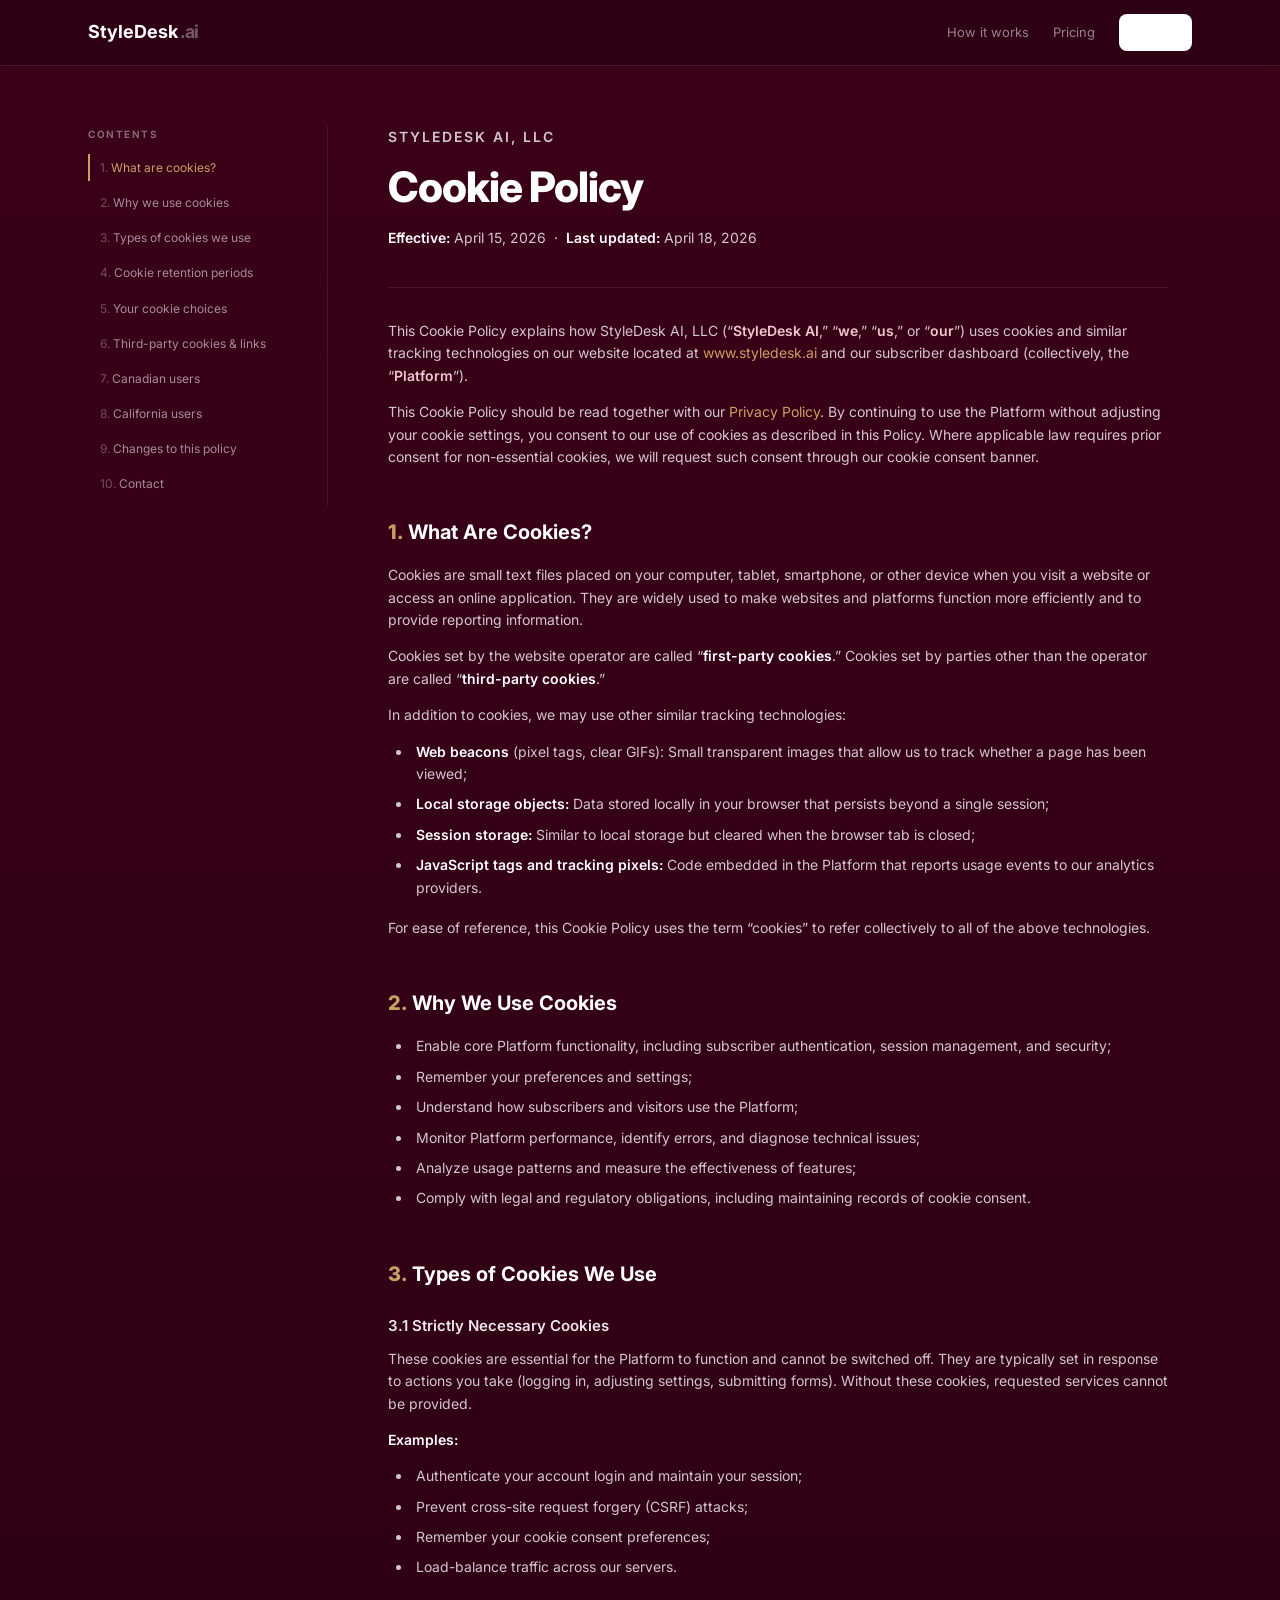
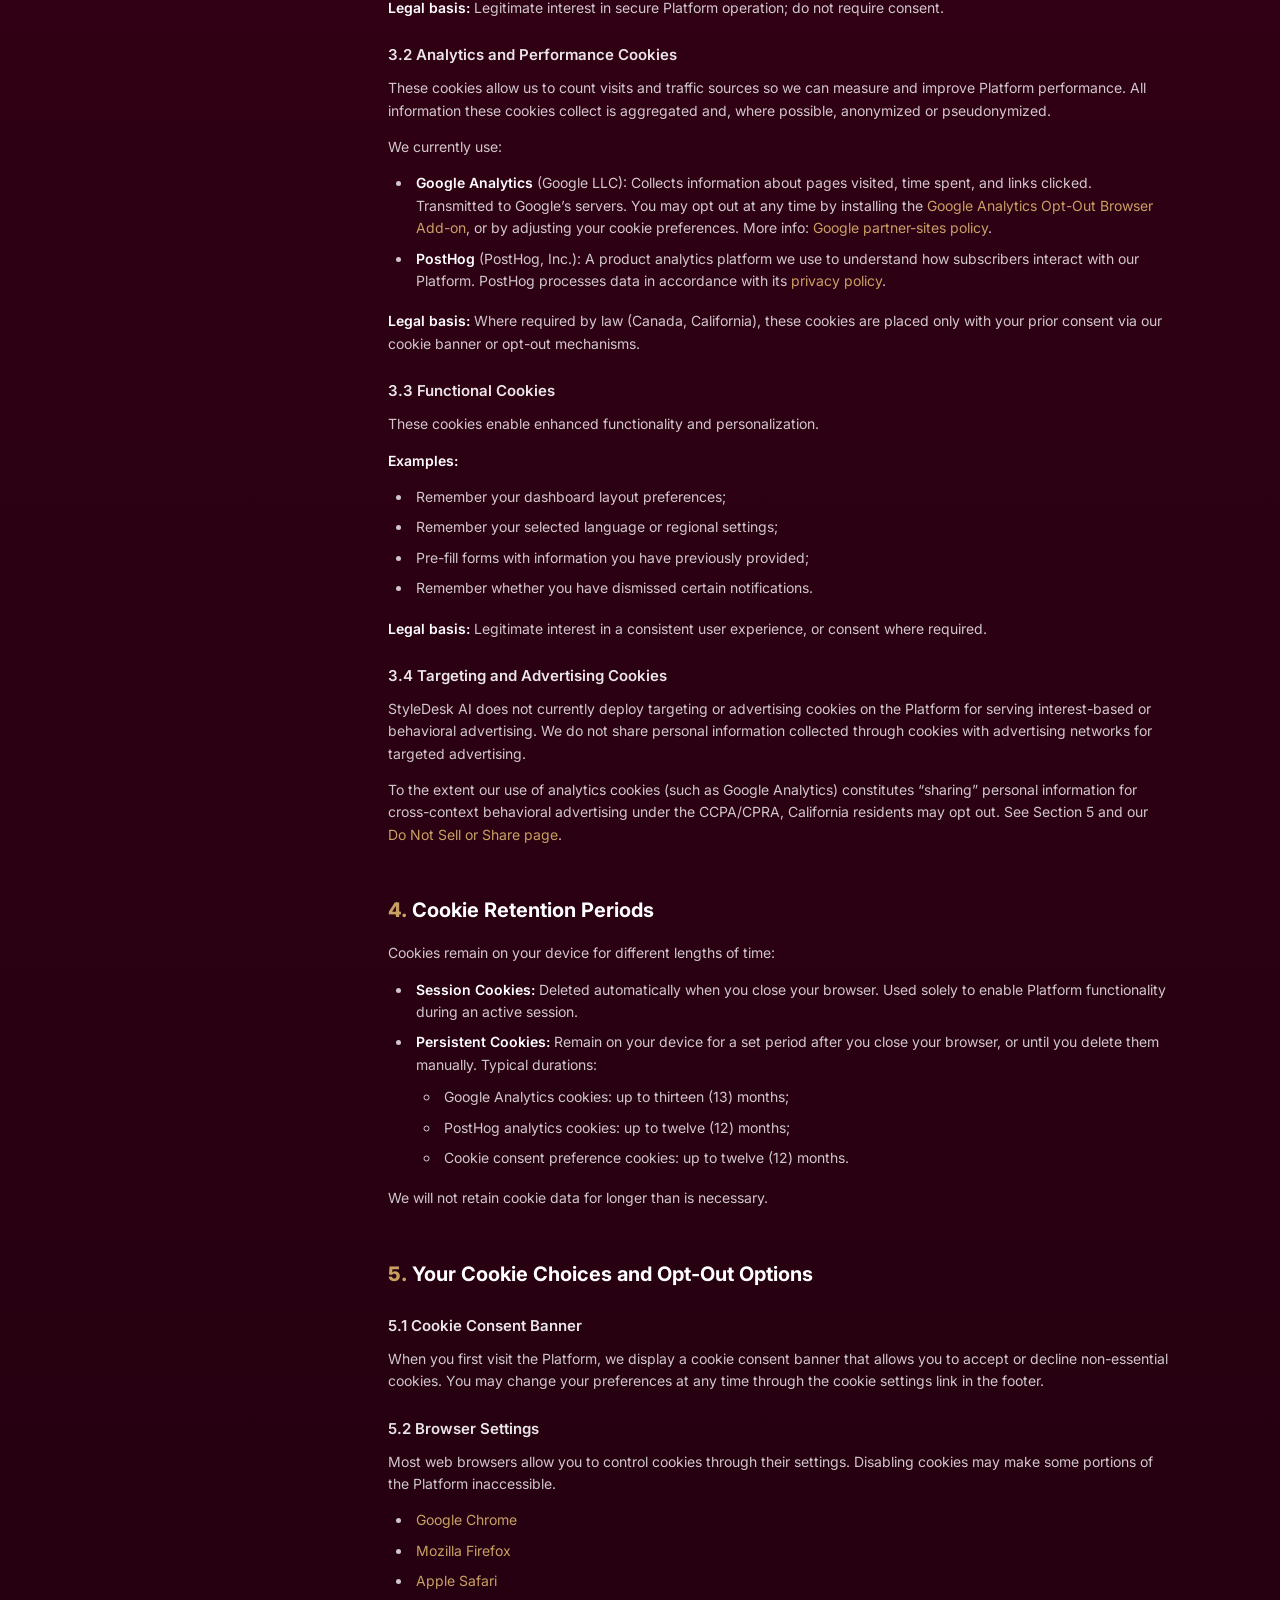
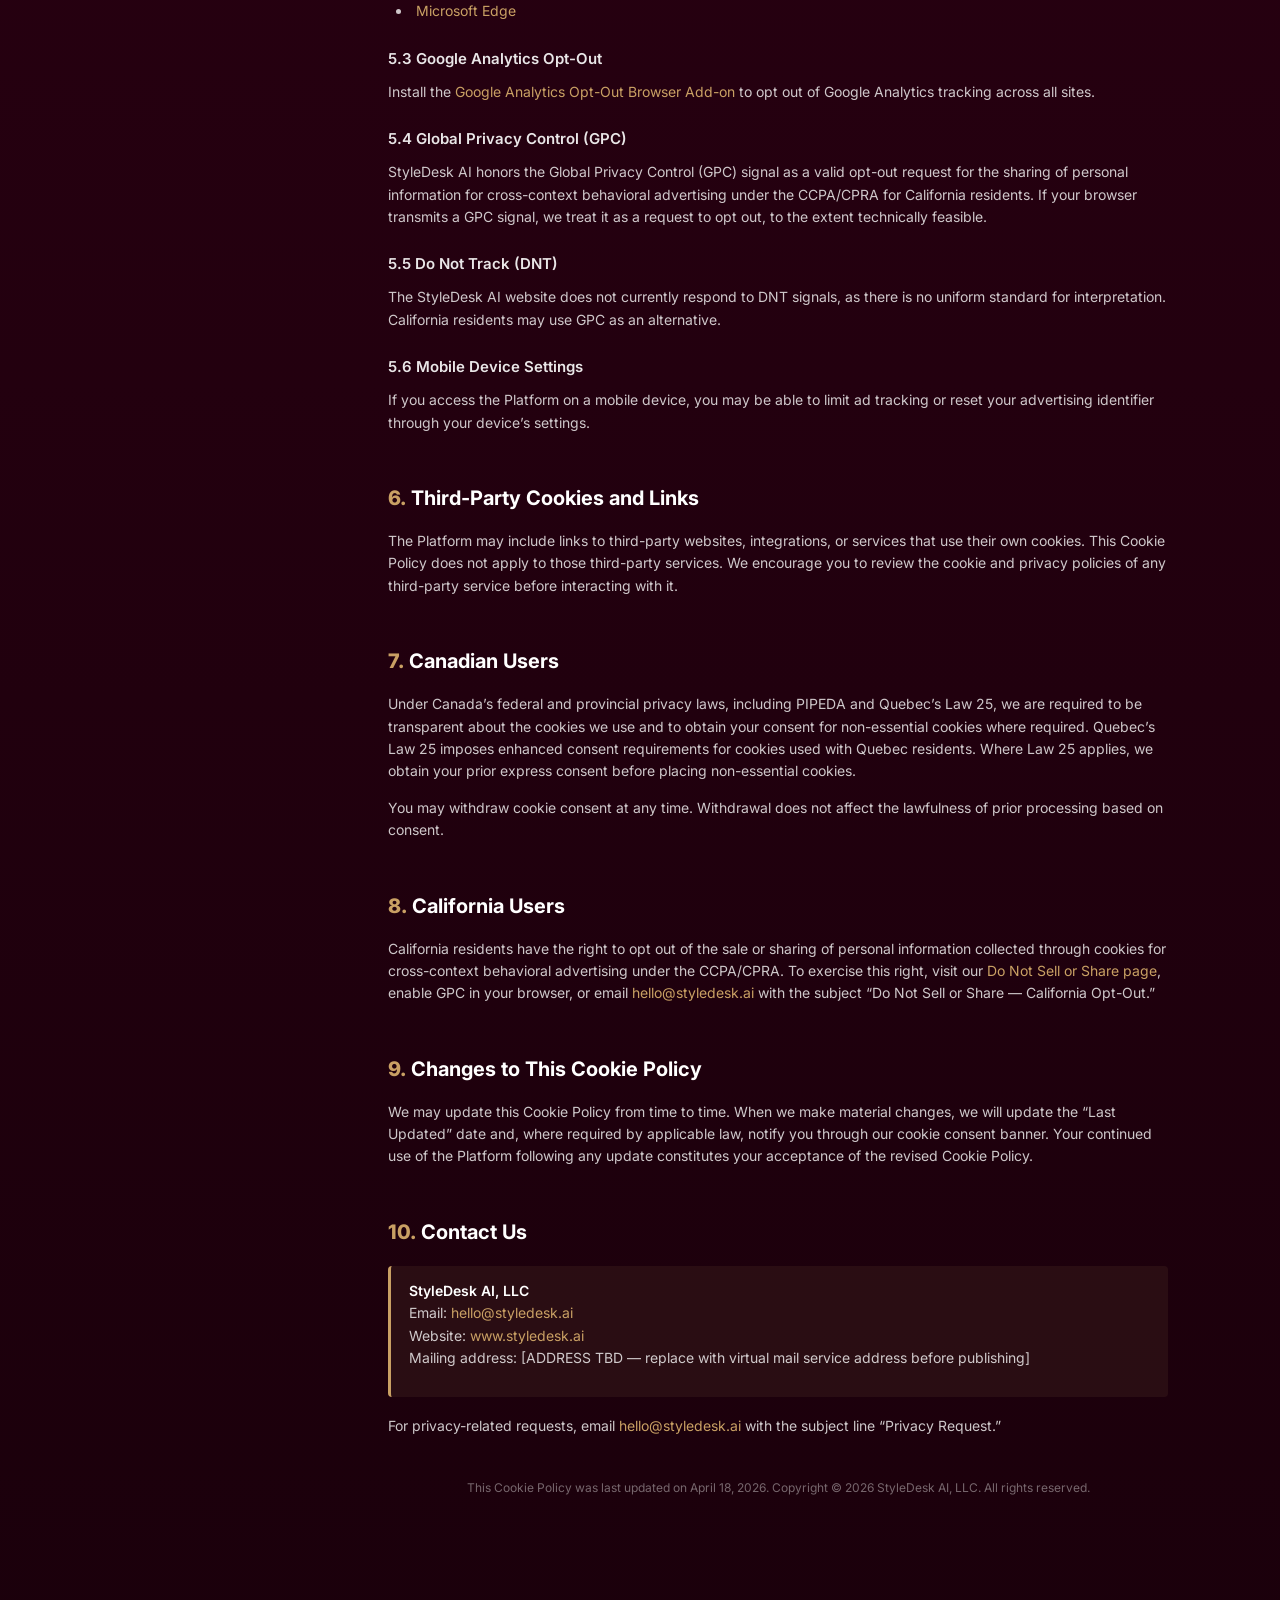
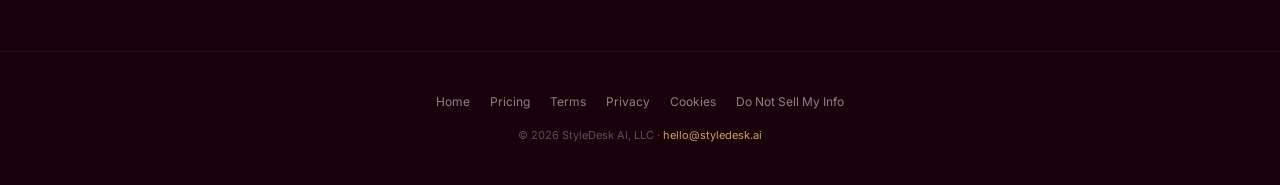
==== cookies.html @ f8c28f0d "Legal pages: real ToS, Privacy, Cookie Policy, Do Not Sell First-pass integration of the 4 legal doc" ====
<!DOCTYPE html>
<html lang="en">
<head>
<meta charset="UTF-8"/>
<meta name="viewport" content="width=device-width, initial-scale=1.0"/>
<title>Cookie Policy &mdash; StyleDesk.ai</title>
<link rel="preconnect" href="https://fonts.googleapis.com"/>
<link rel="preconnect" href="https://fonts.gstatic.com" crossorigin/>
<link href="https://fonts.googleapis.com/css2?family=Inter:wght@300;400;500;600;700;800;900&display=swap" rel="stylesheet"/>
<link rel="stylesheet" href="/legal.css"/>
</head>
<body>

<header class="site-nav">
  <div class="header-inner">
    <a href="/" class="logo">StyleDesk<span>.ai</span></a>
    <div class="header-nav">
      <a href="/#how">How it works</a>
      <a href="/#pricing">Pricing</a>
      <a href="https://dashboard-styledesk.vercel.app/login" class="header-btn">Sign in</a>
    </div>
  </div>
</header>

<div class="legal-wrap">
  <aside class="toc" aria-label="Section navigation">
    <h3>Contents</h3>
    <ol>
      <li><a href="#s1">What are cookies?</a></li>
      <li><a href="#s2">Why we use cookies</a></li>
      <li><a href="#s3">Types of cookies we use</a></li>
      <li><a href="#s4">Cookie retention periods</a></li>
      <li><a href="#s5">Your cookie choices</a></li>
      <li><a href="#s6">Third-party cookies &amp; links</a></li>
      <li><a href="#s7">Canadian users</a></li>
      <li><a href="#s8">California users</a></li>
      <li><a href="#s9">Changes to this policy</a></li>
      <li><a href="#s10">Contact</a></li>
    </ol>
  </aside>

  <main class="legal-content">
    <div class="legal-header">
      <p class="legal-eyebrow">StyleDesk AI, LLC</p>
      <h1 class="legal-title">Cookie Policy</h1>
      <p class="legal-dates"><strong>Effective:</strong> April 15, 2026 &nbsp;&middot;&nbsp; <strong>Last updated:</strong> April 18, 2026</p>
    </div>

    <p>This Cookie Policy explains how StyleDesk AI, LLC (&ldquo;<span class="defined">StyleDesk AI</span>,&rdquo; &ldquo;<span class="defined">we</span>,&rdquo; &ldquo;<span class="defined">us</span>,&rdquo; or &ldquo;<span class="defined">our</span>&rdquo;) uses cookies and similar tracking technologies on our website located at <a href="/">www.styledesk.ai</a> and our subscriber dashboard (collectively, the &ldquo;<span class="defined">Platform</span>&rdquo;).</p>
    <p>This Cookie Policy should be read together with our <a href="/privacy.html">Privacy Policy</a>. By continuing to use the Platform without adjusting your cookie settings, you consent to our use of cookies as described in this Policy. Where applicable law requires prior consent for non-essential cookies, we will request such consent through our cookie consent banner.</p>

    <h2 id="s1">What Are Cookies?</h2>
    <p>Cookies are small text files placed on your computer, tablet, smartphone, or other device when you visit a website or access an online application. They are widely used to make websites and platforms function more efficiently and to provide reporting information.</p>
    <p>Cookies set by the website operator are called &ldquo;<strong>first-party cookies</strong>.&rdquo; Cookies set by parties other than the operator are called &ldquo;<strong>third-party cookies</strong>.&rdquo;</p>
    <p>In addition to cookies, we may use other similar tracking technologies:</p>
    <ul>
      <li><strong>Web beacons</strong> (pixel tags, clear GIFs): Small transparent images that allow us to track whether a page has been viewed;</li>
      <li><strong>Local storage objects:</strong> Data stored locally in your browser that persists beyond a single session;</li>
      <li><strong>Session storage:</strong> Similar to local storage but cleared when the browser tab is closed;</li>
      <li><strong>JavaScript tags and tracking pixels:</strong> Code embedded in the Platform that reports usage events to our analytics providers.</li>
    </ul>
    <p>For ease of reference, this Cookie Policy uses the term &ldquo;cookies&rdquo; to refer collectively to all of the above technologies.</p>

    <h2 id="s2">Why We Use Cookies</h2>
    <ul>
      <li>Enable core Platform functionality, including subscriber authentication, session management, and security;</li>
      <li>Remember your preferences and settings;</li>
      <li>Understand how subscribers and visitors use the Platform;</li>
      <li>Monitor Platform performance, identify errors, and diagnose technical issues;</li>
      <li>Analyze usage patterns and measure the effectiveness of features;</li>
      <li>Comply with legal and regulatory obligations, including maintaining records of cookie consent.</li>
    </ul>

    <h2 id="s3">Types of Cookies We Use</h2>
    <h3>3.1 Strictly Necessary Cookies</h3>
    <p>These cookies are essential for the Platform to function and cannot be switched off. They are typically set in response to actions you take (logging in, adjusting settings, submitting forms). Without these cookies, requested services cannot be provided.</p>
    <p><strong>Examples:</strong></p>
    <ul>
      <li>Authenticate your account login and maintain your session;</li>
      <li>Prevent cross-site request forgery (CSRF) attacks;</li>
      <li>Remember your cookie consent preferences;</li>
      <li>Load-balance traffic across our servers.</li>
    </ul>
    <p><strong>Legal basis:</strong> Legitimate interest in secure Platform operation; do not require consent.</p>

    <h3>3.2 Analytics and Performance Cookies</h3>
    <p>These cookies allow us to count visits and traffic sources so we can measure and improve Platform performance. All information these cookies collect is aggregated and, where possible, anonymized or pseudonymized.</p>
    <p>We currently use:</p>
    <ul>
      <li><strong>Google Analytics</strong> (Google LLC): Collects information about pages visited, time spent, and links clicked. Transmitted to Google&rsquo;s servers. You may opt out at any time by installing the <a href="https://tools.google.com/dlpage/gaoptout" target="_blank" rel="noopener">Google Analytics Opt-Out Browser Add-on</a>, or by adjusting your cookie preferences. More info: <a href="https://policies.google.com/technologies/partner-sites" target="_blank" rel="noopener">Google partner-sites policy</a>.</li>
      <li><strong>PostHog</strong> (PostHog, Inc.): A product analytics platform we use to understand how subscribers interact with our Platform. PostHog processes data in accordance with its <a href="https://posthog.com/privacy" target="_blank" rel="noopener">privacy policy</a>.</li>
    </ul>
    <p><strong>Legal basis:</strong> Where required by law (Canada, California), these cookies are placed only with your prior consent via our cookie banner or opt-out mechanisms.</p>

    <h3>3.3 Functional Cookies</h3>
    <p>These cookies enable enhanced functionality and personalization.</p>
    <p><strong>Examples:</strong></p>
    <ul>
      <li>Remember your dashboard layout preferences;</li>
      <li>Remember your selected language or regional settings;</li>
      <li>Pre-fill forms with information you have previously provided;</li>
      <li>Remember whether you have dismissed certain notifications.</li>
    </ul>
    <p><strong>Legal basis:</strong> Legitimate interest in a consistent user experience, or consent where required.</p>

    <h3>3.4 Targeting and Advertising Cookies</h3>
    <p>StyleDesk AI does not currently deploy targeting or advertising cookies on the Platform for serving interest-based or behavioral advertising. We do not share personal information collected through cookies with advertising networks for targeted advertising.</p>
    <p>To the extent our use of analytics cookies (such as Google Analytics) constitutes &ldquo;sharing&rdquo; personal information for cross-context behavioral advertising under the CCPA/CPRA, California residents may opt out. See Section 5 and our <a href="/do-not-sell.html">Do Not Sell or Share page</a>.</p>

    <h2 id="s4">Cookie Retention Periods</h2>
    <p>Cookies remain on your device for different lengths of time:</p>
    <ul>
      <li><strong>Session Cookies:</strong> Deleted automatically when you close your browser. Used solely to enable Platform functionality during an active session.</li>
      <li><strong>Persistent Cookies:</strong> Remain on your device for a set period after you close your browser, or until you delete them manually. Typical durations:
        <ul>
          <li>Google Analytics cookies: up to thirteen (13) months;</li>
          <li>PostHog analytics cookies: up to twelve (12) months;</li>
          <li>Cookie consent preference cookies: up to twelve (12) months.</li>
        </ul>
      </li>
    </ul>
    <p>We will not retain cookie data for longer than is necessary.</p>

    <h2 id="s5">Your Cookie Choices and Opt-Out Options</h2>
    <h3>5.1 Cookie Consent Banner</h3>
    <p>When you first visit the Platform, we display a cookie consent banner that allows you to accept or decline non-essential cookies. You may change your preferences at any time through the cookie settings link in the footer.</p>
    <h3>5.2 Browser Settings</h3>
    <p>Most web browsers allow you to control cookies through their settings. Disabling cookies may make some portions of the Platform inaccessible.</p>
    <ul>
      <li><a href="https://support.google.com/chrome/answer/95647" target="_blank" rel="noopener">Google Chrome</a></li>
      <li><a href="https://support.mozilla.org/en-US/kb/enable-and-disable-cookies-website-preferences" target="_blank" rel="noopener">Mozilla Firefox</a></li>
      <li><a href="https://support.apple.com/guide/safari/manage-cookies-sfri11471/mac" target="_blank" rel="noopener">Apple Safari</a></li>
      <li><a href="https://support.microsoft.com/en-us/microsoft-edge/delete-cookies-in-microsoft-edge" target="_blank" rel="noopener">Microsoft Edge</a></li>
    </ul>
    <h3>5.3 Google Analytics Opt-Out</h3>
    <p>Install the <a href="https://tools.google.com/dlpage/gaoptout" target="_blank" rel="noopener">Google Analytics Opt-Out Browser Add-on</a> to opt out of Google Analytics tracking across all sites.</p>
    <h3>5.4 Global Privacy Control (GPC)</h3>
    <p>StyleDesk AI honors the Global Privacy Control (GPC) signal as a valid opt-out request for the sharing of personal information for cross-context behavioral advertising under the CCPA/CPRA for California residents. If your browser transmits a GPC signal, we treat it as a request to opt out, to the extent technically feasible.</p>
    <h3>5.5 Do Not Track (DNT)</h3>
    <p>The StyleDesk AI website does not currently respond to DNT signals, as there is no uniform standard for interpretation. California residents may use GPC as an alternative.</p>
    <h3>5.6 Mobile Device Settings</h3>
    <p>If you access the Platform on a mobile device, you may be able to limit ad tracking or reset your advertising identifier through your device&rsquo;s settings.</p>

    <h2 id="s6">Third-Party Cookies and Links</h2>
    <p>The Platform may include links to third-party websites, integrations, or services that use their own cookies. This Cookie Policy does not apply to those third-party services. We encourage you to review the cookie and privacy policies of any third-party service before interacting with it.</p>

    <h2 id="s7">Canadian Users</h2>
    <p>Under Canada&rsquo;s federal and provincial privacy laws, including PIPEDA and Quebec&rsquo;s Law 25, we are required to be transparent about the cookies we use and to obtain your consent for non-essential cookies where required. Quebec&rsquo;s Law 25 imposes enhanced consent requirements for cookies used with Quebec residents. Where Law 25 applies, we obtain your prior express consent before placing non-essential cookies.</p>
    <p>You may withdraw cookie consent at any time. Withdrawal does not affect the lawfulness of prior processing based on consent.</p>

    <h2 id="s8">California Users</h2>
    <p>California residents have the right to opt out of the sale or sharing of personal information collected through cookies for cross-context behavioral advertising under the CCPA/CPRA. To exercise this right, visit our <a href="/do-not-sell.html">Do Not Sell or Share page</a>, enable GPC in your browser, or email <a href="mailto:hello@styledesk.ai">hello@styledesk.ai</a> with the subject &ldquo;Do Not Sell or Share &mdash; California Opt-Out.&rdquo;</p>

    <h2 id="s9">Changes to This Cookie Policy</h2>
    <p>We may update this Cookie Policy from time to time. When we make material changes, we will update the &ldquo;Last Updated&rdquo; date and, where required by applicable law, notify you through our cookie consent banner. Your continued use of the Platform following any update constitutes your acceptance of the revised Cookie Policy.</p>

    <h2 id="s10">Contact Us</h2>
    <div class="note">
      <p><strong>StyleDesk AI, LLC</strong><br>
      Email: <a href="mailto:hello@styledesk.ai">hello@styledesk.ai</a><br>
      Website: <a href="/">www.styledesk.ai</a><br>
      Mailing address: [ADDRESS TBD &mdash; replace with virtual mail service address before publishing]</p>
    </div>
    <p>For privacy-related requests, email <a href="mailto:hello@styledesk.ai">hello@styledesk.ai</a> with the subject line &ldquo;Privacy Request.&rdquo;</p>

    <p style="margin-top:40px; font-size: 12px; color: rgba(255,255,255,0.4); text-align: center;">This Cookie Policy was last updated on April 18, 2026. Copyright &copy; 2026 StyleDesk AI, LLC. All rights reserved.</p>
  </main>
</div>

<footer>
  <div class="footer-inner">
    <div class="footer-links">
      <a href="/">Home</a>
      <a href="/#pricing">Pricing</a>
      <a href="/terms.html">Terms</a>
      <a href="/privacy.html">Privacy</a>
      <a href="/cookies.html">Cookies</a>
      <a href="/do-not-sell.html">Do Not Sell My Info</a>
    </div>
    <div class="footer-contact">&copy; 2026 StyleDesk AI, LLC &middot; <a href="mailto:hello@styledesk.ai">hello@styledesk.ai</a></div>
  </div>
</footer>

<script>
  (function() {
    const links = document.querySelectorAll('.toc a');
    const sections = Array.from(document.querySelectorAll('.legal-content h2[id]'));
    function update() {
      const scroll = window.scrollY + 120;
      let current = sections[0]?.id;
      for (const s of sections) { if (s.offsetTop <= scroll) current = s.id; }
      links.forEach(a => { a.classList.toggle('active', a.getAttribute('href') === '#' + current); });
    }
    window.addEventListener('scroll', update, { passive: true });
    update();
  })();
</script>
</body>
</html>
---- legal.css ----
/* Shared stylesheet for StyleDesk.ai legal documents
   Used by: terms.html, privacy.html, cookies.html, do-not-sell.html */

*, *::before, *::after { box-sizing: border-box; margin: 0; padding: 0; }
html { scroll-behavior: smooth; scroll-padding-top: 80px; }
body { font-family: 'Inter', sans-serif; background: linear-gradient(to bottom, #3a0018, #2a0012, #1a000b); min-height: 100vh; color: #fff; overflow-x: hidden; line-height: 1.6; }
a { color: #c9a064; text-decoration: none; transition: color 0.2s; }
a:hover { color: #f0c6cf; text-decoration: underline; }

/* NAV */
header.site-nav { position: sticky; top: 0; z-index: 50; width: 100%; border-bottom: 1px solid rgba(255,255,255,0.1); background: rgba(0,0,0,0.2); backdrop-filter: blur(12px); }
.header-inner { max-width: 1152px; margin: 0 auto; padding: 14px 24px; display: flex; align-items: center; justify-content: space-between; }
.logo { font-size: 18px; font-weight: 700; color: #fff; text-decoration: none; display: flex; align-items: center; gap: 4px; }
.logo span { color: rgba(255,255,255,0.35); letter-spacing: -1px; margin-left: -2px; }
.logo:hover { text-decoration: none; color: #fff; }
.header-nav { display: flex; align-items: center; gap: 24px; }
.header-nav a { font-size: 13px; color: rgba(255,255,255,0.5); }
.header-nav a:hover { color: #fff; text-decoration: none; }
.header-btn { background: #fff; color: #000; padding: 8px 16px; border-radius: 8px; font-size: 13px; font-weight: 600; }
.header-btn:hover { background: #c9a064; color: #1a0008; text-decoration: none; }

/* LAYOUT */
.legal-wrap { max-width: 1152px; margin: 0 auto; padding: 60px 24px 80px; display: grid; grid-template-columns: 240px 1fr; gap: 60px; }
@media (max-width: 900px) { .legal-wrap { grid-template-columns: 1fr; gap: 32px; padding: 40px 20px 60px; } .toc { position: static !important; max-height: none !important; overflow: visible !important; } }

/* TOC */
.toc { position: sticky; top: 100px; align-self: start; max-height: calc(100vh - 120px); overflow-y: auto; padding-right: 12px; border-right: 0.5px solid rgba(255,255,255,0.08); }
.toc::-webkit-scrollbar { width: 4px; }
.toc::-webkit-scrollbar-thumb { background: rgba(255,255,255,0.1); border-radius: 2px; }
.toc h3 { font-size: 10px; font-weight: 700; color: rgba(255,255,255,0.4); text-transform: uppercase; letter-spacing: 1.5px; margin-bottom: 12px; }
.toc ol { list-style: none; counter-reset: toc; }
.toc ol li { counter-increment: toc; margin-bottom: 8px; }
.toc ol li a { font-size: 12px; color: rgba(255,255,255,0.55); display: block; padding: 4px 0; border-left: 2px solid transparent; padding-left: 10px; transition: all 0.15s; }
.toc ol li a::before { content: counter(toc) ". "; color: rgba(255,255,255,0.3); }
.toc ol li a:hover { color: #c9a064; border-left-color: #c9a064; text-decoration: none; }
.toc ol li a.active { color: #c9a064; border-left-color: #c9a064; }

/* CONTENT */
.legal-content { max-width: 780px; counter-reset: section; }
.legal-header { padding-bottom: 24px; margin-bottom: 32px; border-bottom: 1px solid rgba(255,255,255,0.08); }
.legal-eyebrow { font-size: 11px; color: #c9a064; letter-spacing: 2px; text-transform: uppercase; font-weight: 600; margin-bottom: 8px; }
.legal-title { font-size: clamp(28px, 4vw, 42px); font-weight: 800; letter-spacing: -1px; margin-bottom: 14px; line-height: 1.2; }
.legal-dates { font-size: 13px; color: rgba(255,255,255,0.55); }
.legal-dates strong { color: rgba(255,255,255,0.85); font-weight: 600; }

.legal-content h2 { font-size: 20px; font-weight: 700; margin: 48px 0 16px; color: #fff; scroll-margin-top: 100px; }
.legal-content h2::before { content: counter(section) ". "; counter-increment: section; color: #c9a064; font-weight: 800; margin-right: 2px; }
.legal-content h3 { font-size: 15px; font-weight: 600; margin: 24px 0 10px; color: rgba(255,255,255,0.9); }
.legal-content p { font-size: 14px; color: rgba(255,255,255,0.78); margin-bottom: 14px; }
.legal-content ul, .legal-content ol { margin: 10px 0 18px 24px; }
.legal-content ul li, .legal-content ol li { font-size: 14px; color: rgba(255,255,255,0.78); margin-bottom: 8px; padding-left: 4px; }
.legal-content strong { color: #fff; font-weight: 600; }
.legal-content .caps { text-transform: uppercase; font-weight: 600; color: #fff; font-size: 13px; letter-spacing: 0.3px; }
.legal-content .defined { font-weight: 600; color: #f0c6cf; }
.legal-content .note { background: rgba(201,160,100,0.08); border-left: 3px solid #c9a064; padding: 14px 18px; border-radius: 4px; margin: 18px 0; font-size: 13px; color: rgba(255,255,255,0.85); }

/* OPT-OUT FORM (do-not-sell only) */
.optout-form { background: rgba(255,255,255,0.03); border: 1px solid rgba(255,255,255,0.08); border-radius: 12px; padding: 24px; margin: 24px 0; }
.optout-form label { display: block; font-size: 12px; color: rgba(255,255,255,0.7); margin-bottom: 6px; font-weight: 500; }
.optout-form input[type="email"], .optout-form input[type="text"], .optout-form textarea { width: 100%; padding: 10px 12px; background: rgba(255,255,255,0.04); border: 1px solid rgba(255,255,255,0.12); border-radius: 8px; color: #fff; font-family: inherit; font-size: 14px; margin-bottom: 14px; }
.optout-form input:focus, .optout-form textarea:focus { outline: none; border-color: #c9a064; }
.optout-form button { background: #c9a064; color: #1a0008; border: none; padding: 10px 20px; border-radius: 8px; font-weight: 600; font-size: 13px; cursor: pointer; transition: background 0.2s; }
.optout-form button:hover { background: #d4ad74; }

/* FOOTER */
footer { border-top: 0.5px solid rgba(255,255,255,0.06); padding: 40px 24px; margin-top: 60px; }
.footer-inner { max-width: 1152px; margin: 0 auto; display: flex; flex-direction: column; gap: 16px; align-items: center; font-size: 12px; color: rgba(255,255,255,0.4); }
.footer-links { display: flex; gap: 20px; flex-wrap: wrap; justify-content: center; }
.footer-links a { font-size: 12px; color: rgba(255,255,255,0.5); }
.footer-links a:hover { color: #c9a064; text-decoration: none; }
.footer-contact { font-size: 11px; color: rgba(255,255,255,0.3); }
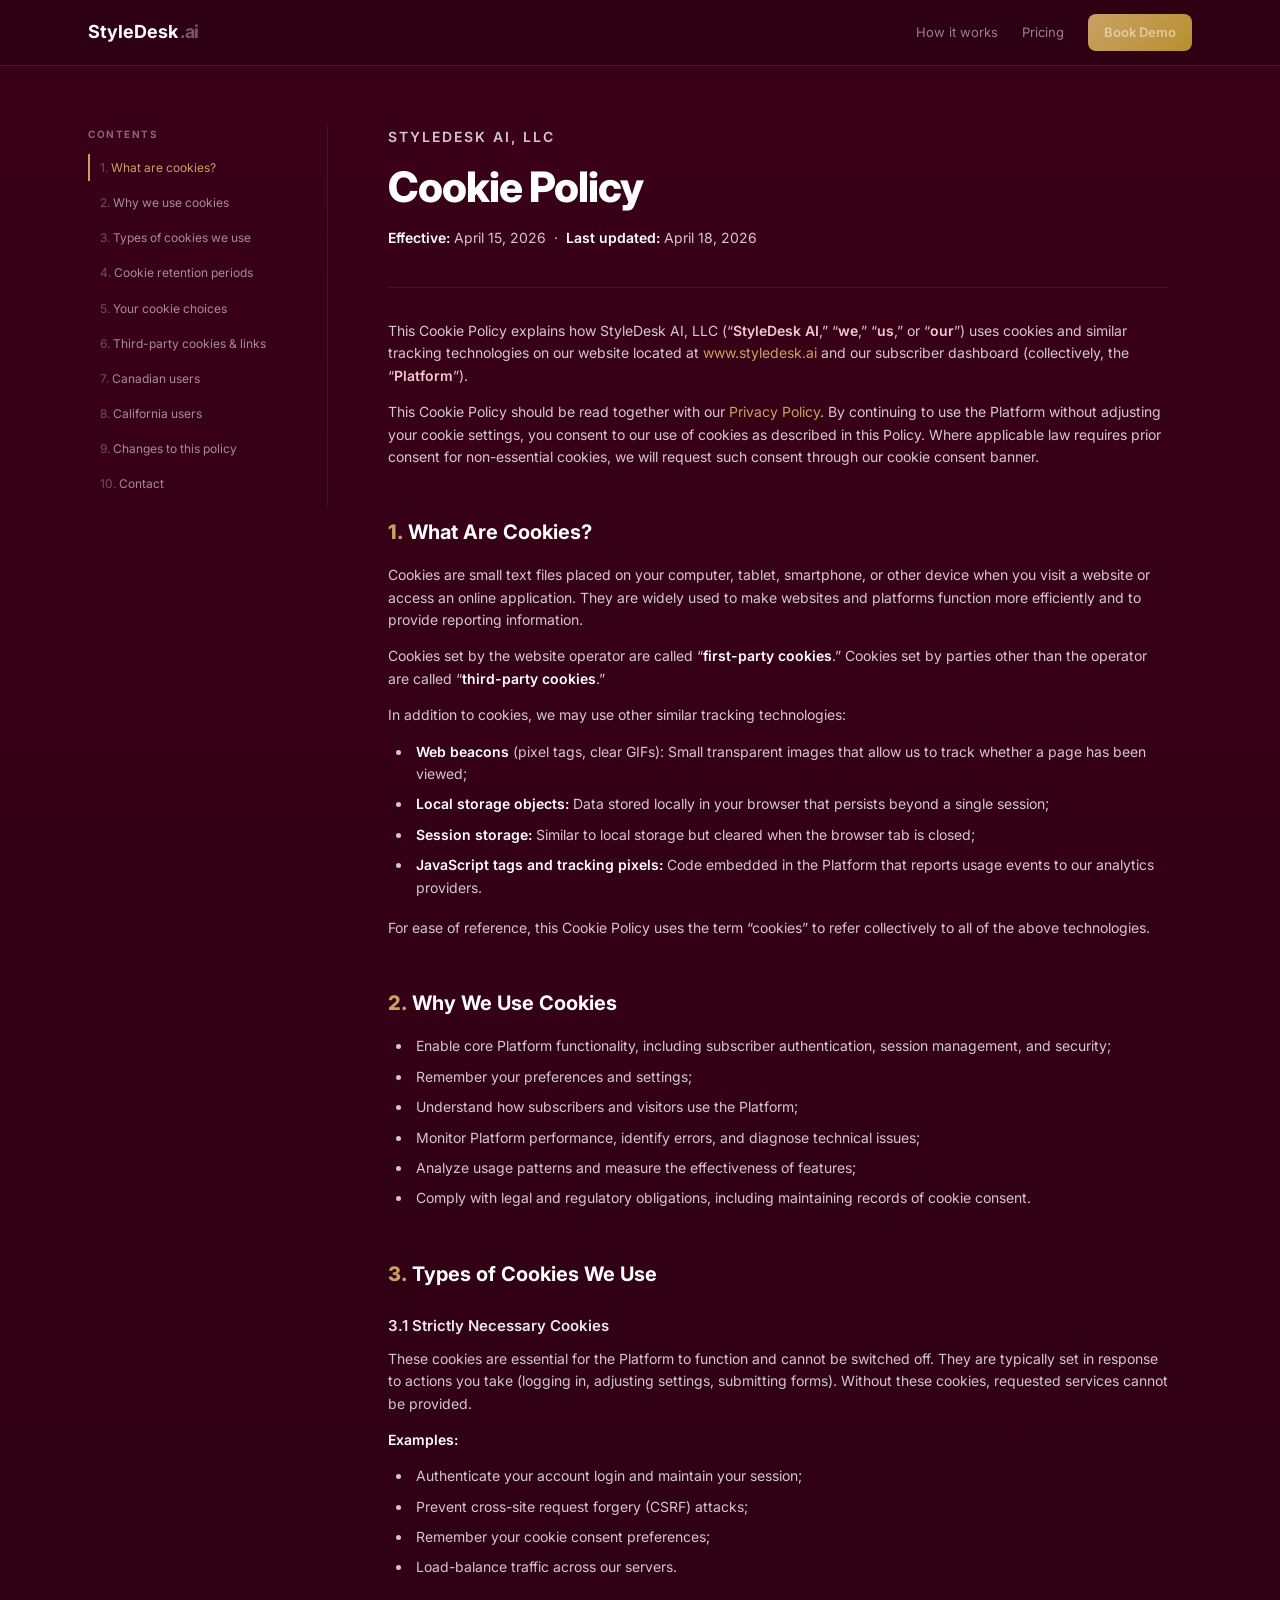
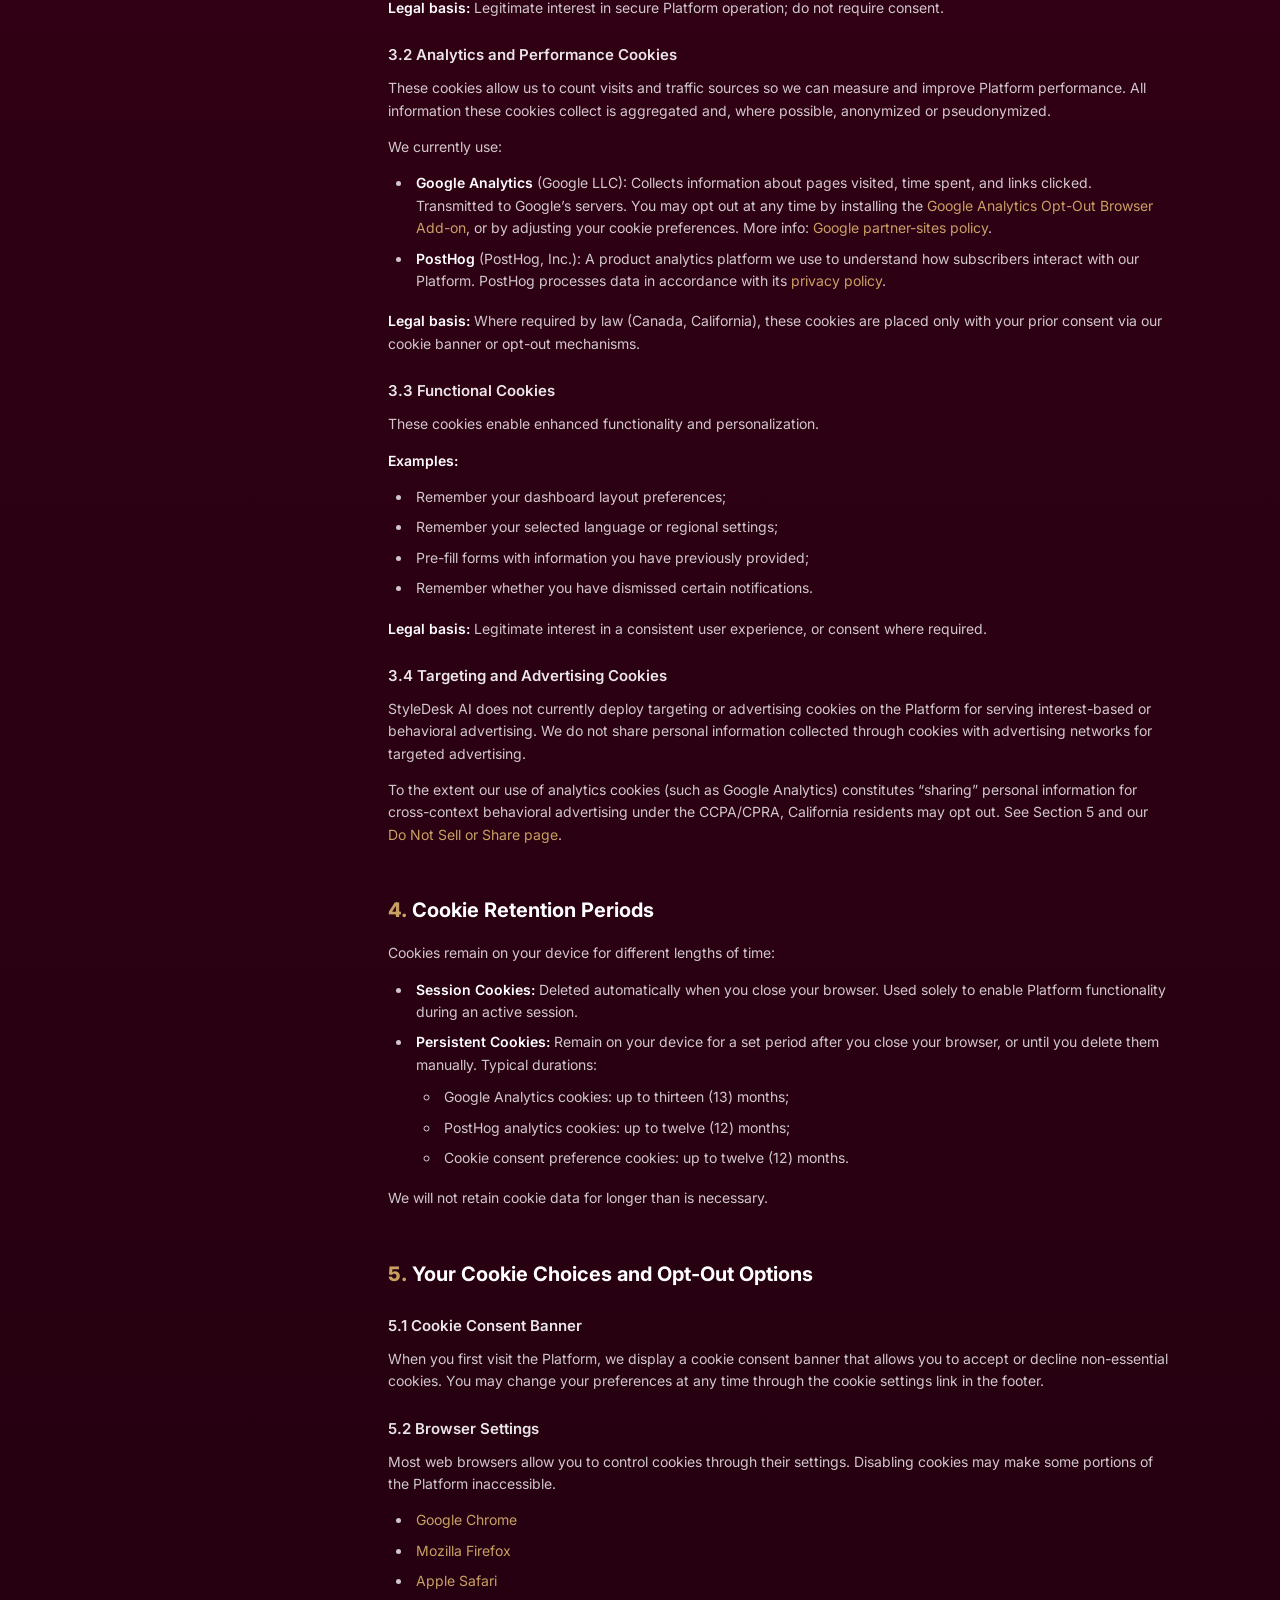
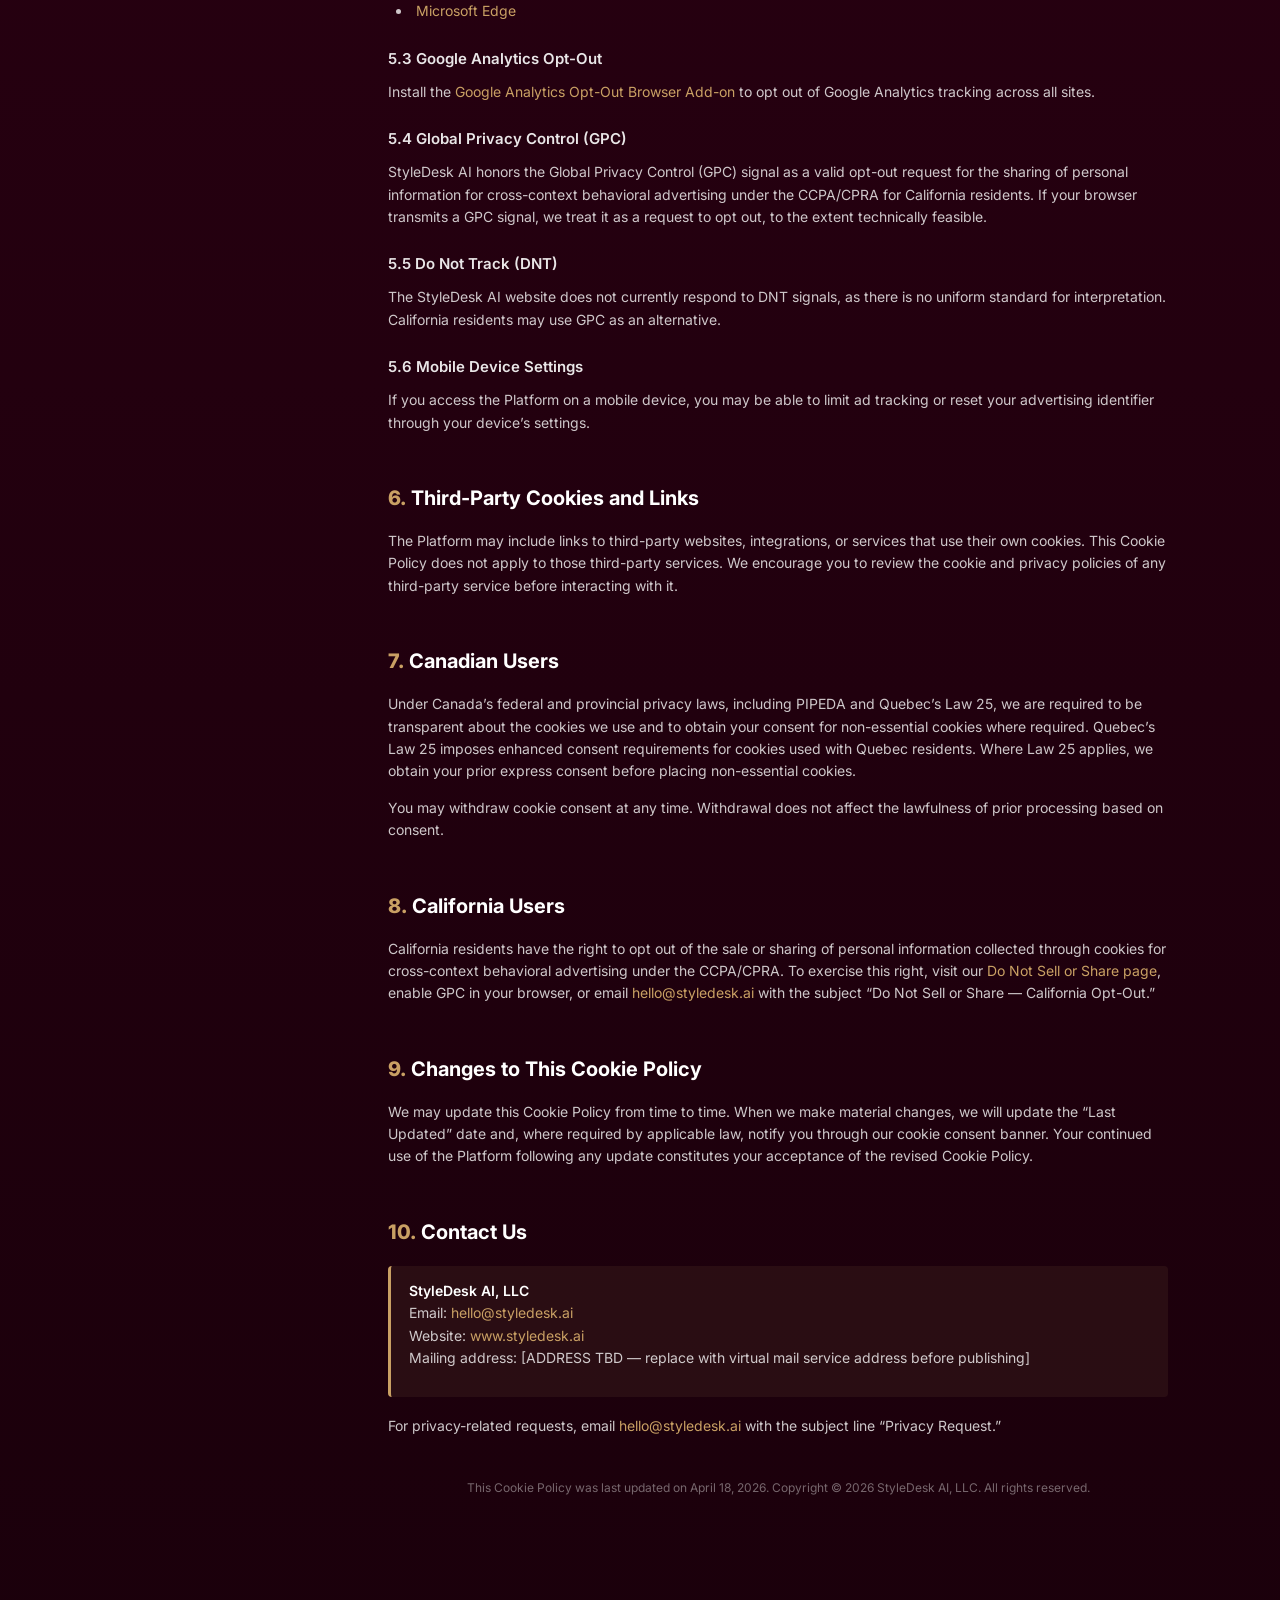
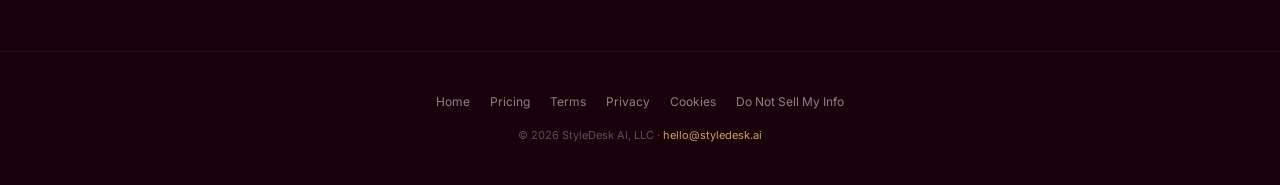
==== commit 9e373b3f: "Legal pages: replace Sign in with Book Demo CTA + match landing button style The 4 legal pages (Term" ====
--- a/cookies.html
+++ b/cookies.html
@@ -17,7 +17,7 @@
     <div class="header-nav">
       <a href="/#how">How it works</a>
       <a href="/#pricing">Pricing</a>
-      <a href="https://dashboard-styledesk.vercel.app/login" class="header-btn">Sign in</a>
+      <a href="https://meetings-na2.hubspot.com/tabish-akbar" target="_blank" rel="noopener noreferrer" class="header-btn">Book Demo</a>
     </div>
   </div>
 </header>
--- a/legal.css
+++ b/legal.css
@@ -16,8 +16,8 @@
 .header-nav { display: flex; align-items: center; gap: 24px; }
 .header-nav a { font-size: 13px; color: rgba(255,255,255,0.5); }
 .header-nav a:hover { color: #fff; text-decoration: none; }
-.header-btn { background: #fff; color: #000; padding: 8px 16px; border-radius: 8px; font-size: 13px; font-weight: 600; }
-.header-btn:hover { background: #c9a064; color: #1a0008; text-decoration: none; }
+.header-btn { background: linear-gradient(135deg, #c9a064, #b8902e); color: #1a0008; padding: 8px 16px; border-radius: 8px; font-size: 13px; font-weight: 600; text-decoration: none; transition: all 0.3s; }
+.header-btn:hover { background: linear-gradient(135deg, #d4ad74, #c9a064); color: #1a0008; text-decoration: none; }
 
 /* LAYOUT */
 .legal-wrap { max-width: 1152px; margin: 0 auto; padding: 60px 24px 80px; display: grid; grid-template-columns: 240px 1fr; gap: 60px; }
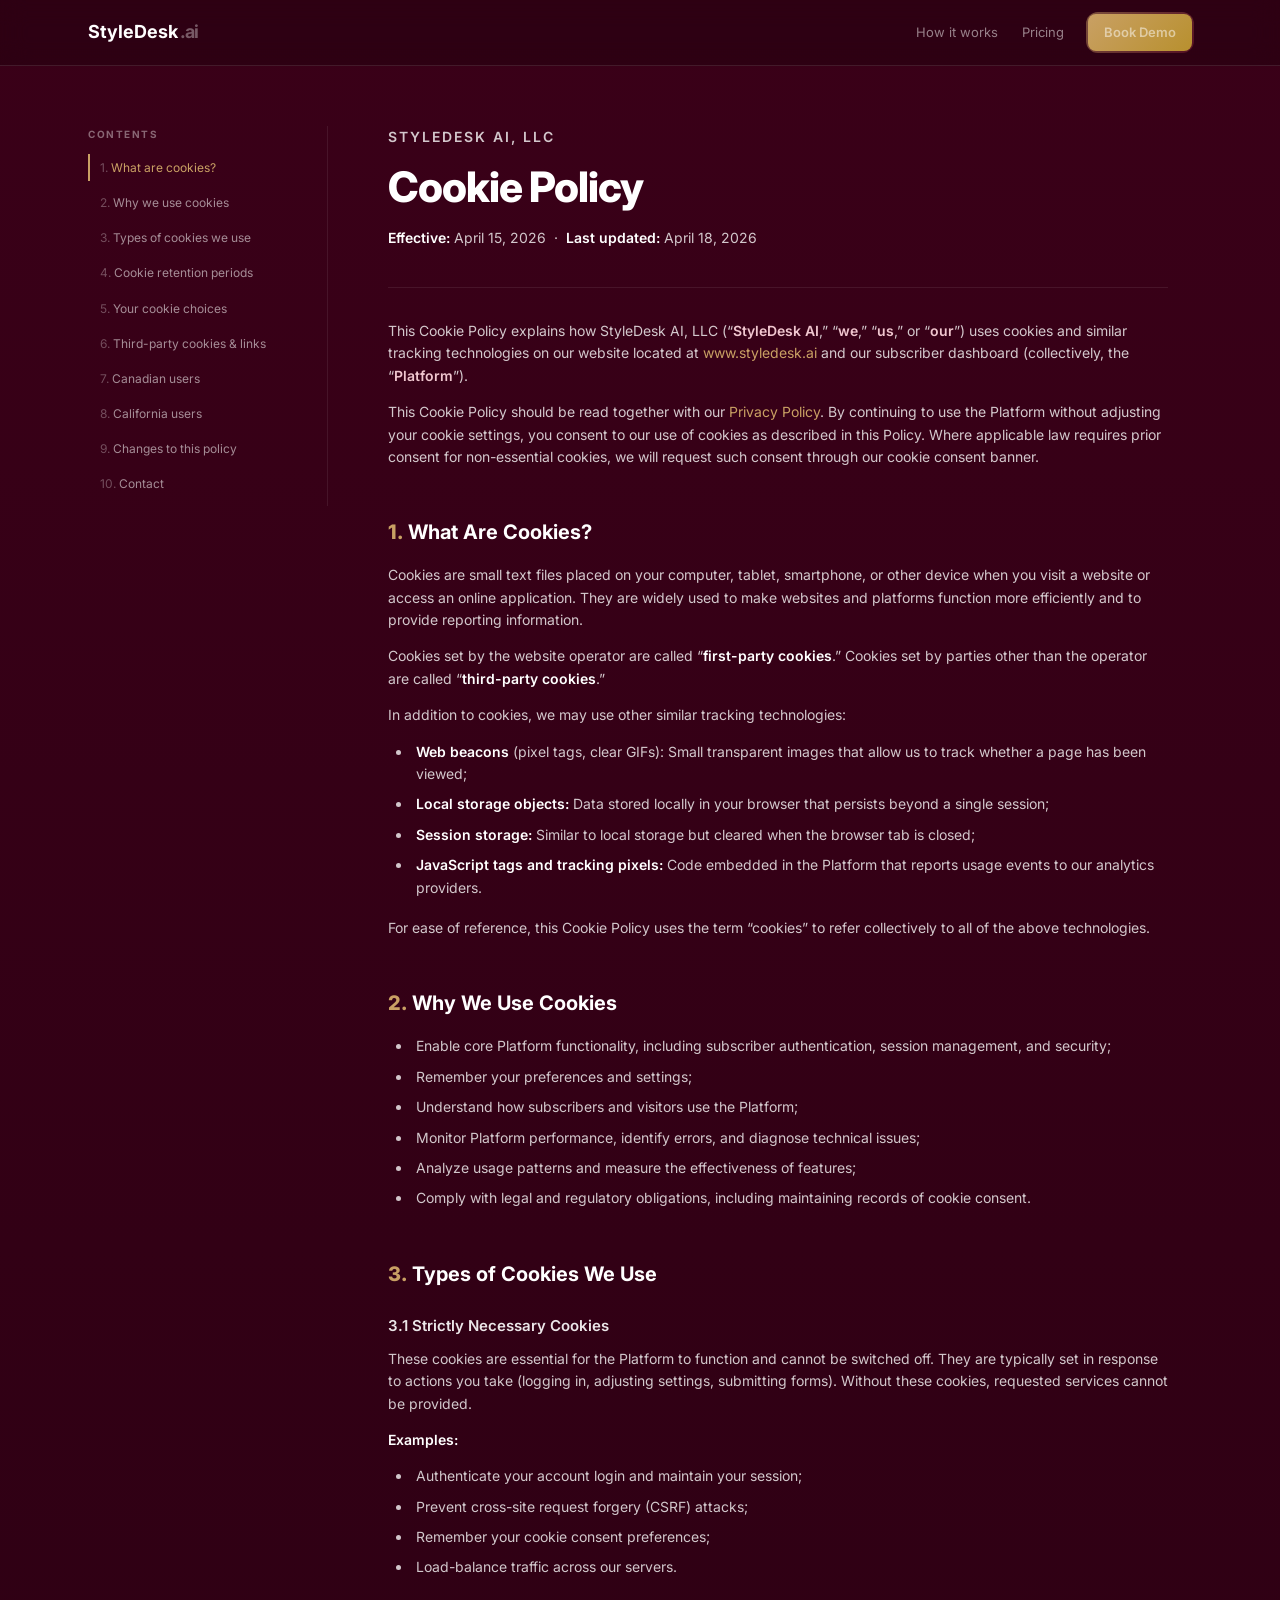
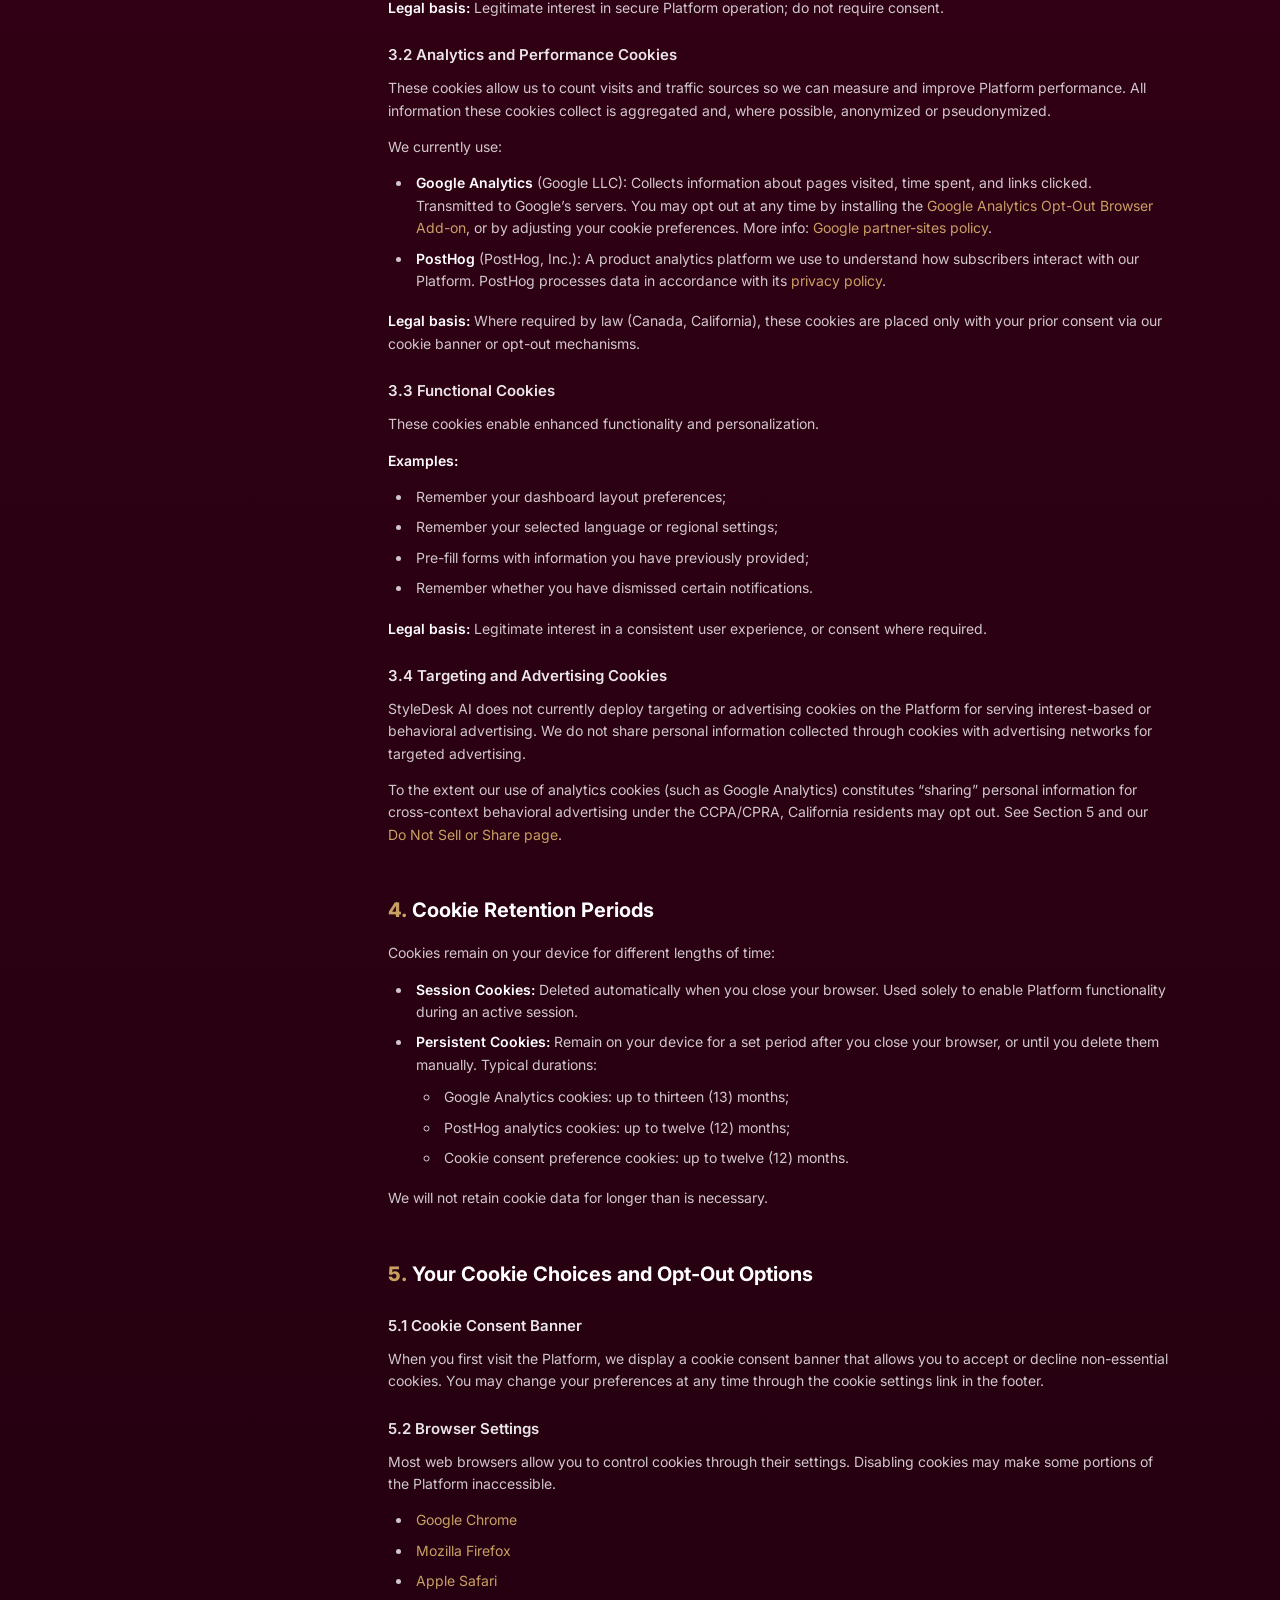
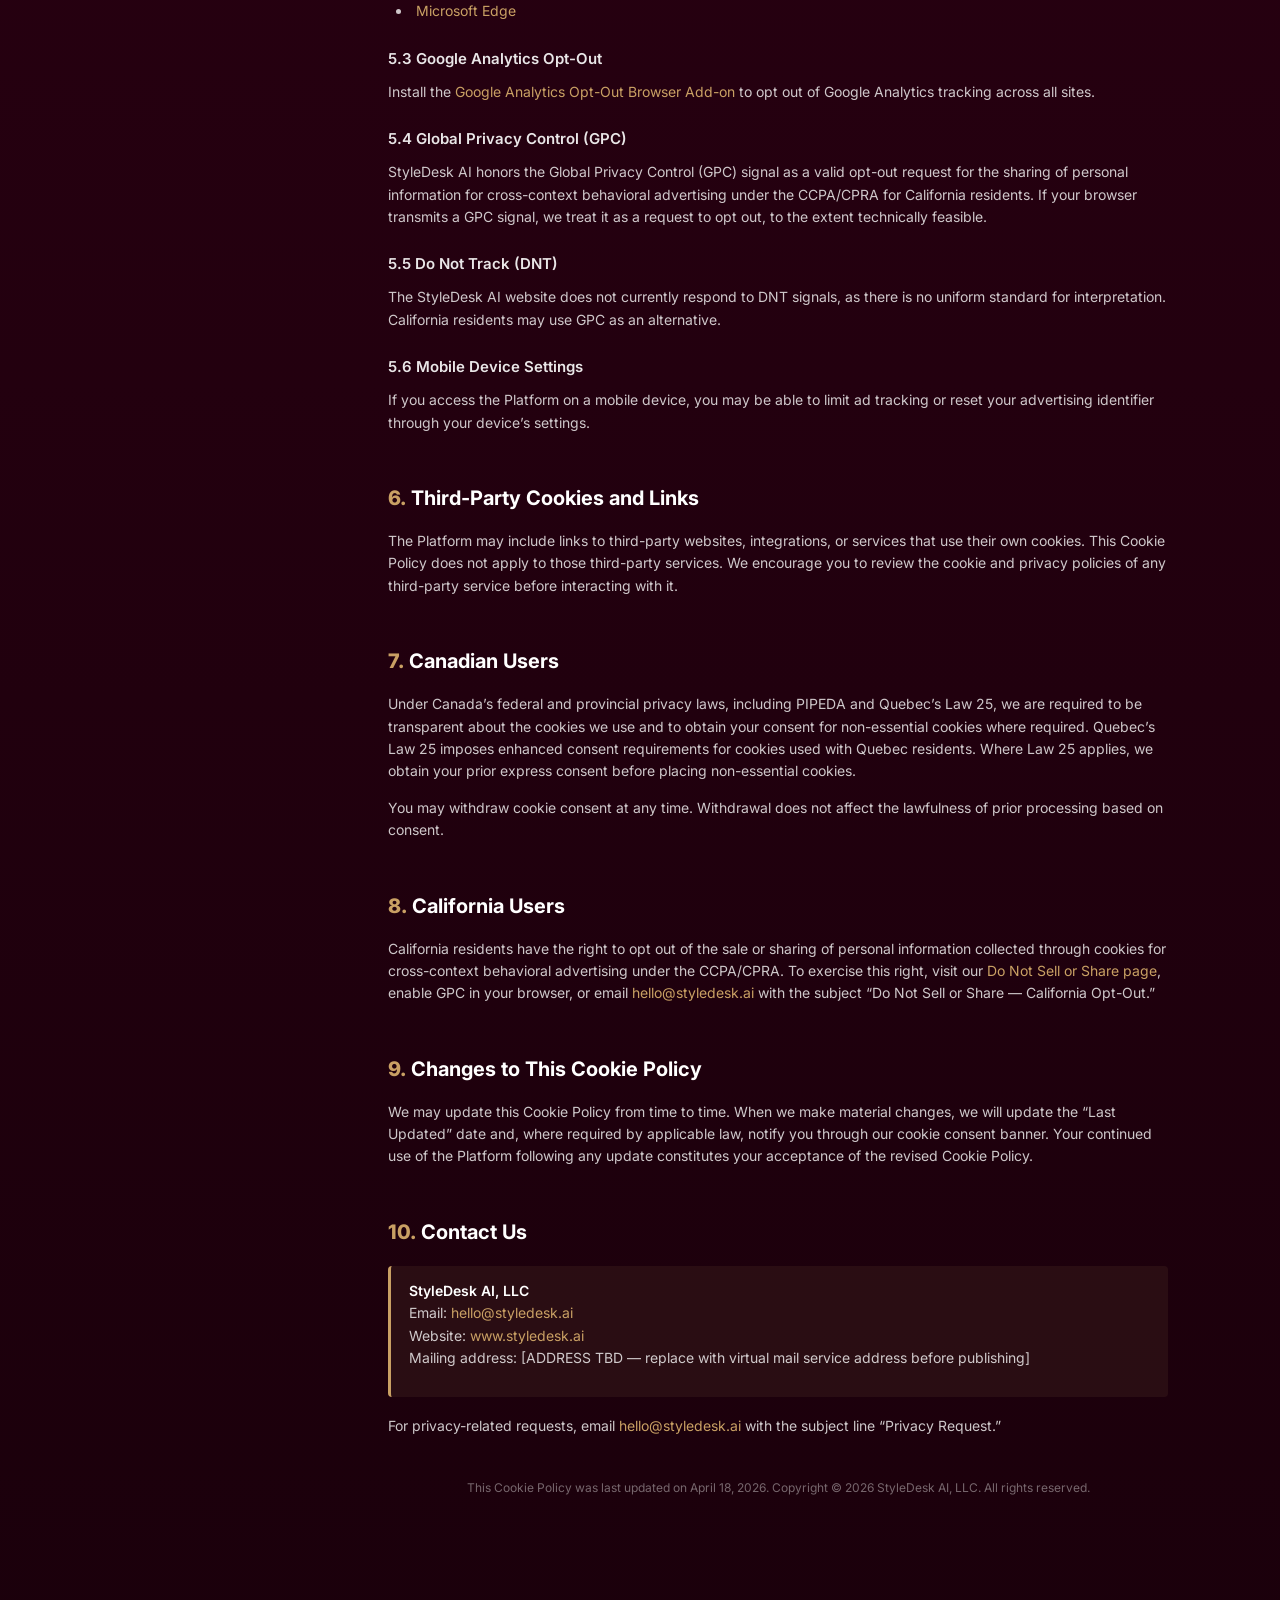
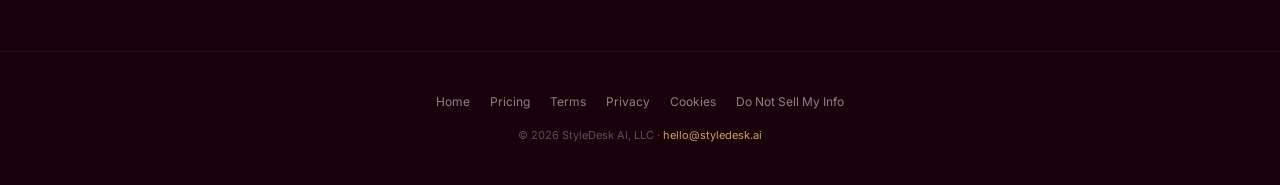
==== commit cf3f21bb: "Legal pages: add shimmering glow ring around Book Demo CTA Match the glow effect used on the landing" ====
--- a/cookies.html
+++ b/cookies.html
@@ -17,7 +17,7 @@
     <div class="header-nav">
       <a href="/#how">How it works</a>
       <a href="/#pricing">Pricing</a>
-      <a href="https://meetings-na2.hubspot.com/tabish-akbar" target="_blank" rel="noopener noreferrer" class="header-btn">Book Demo</a>
+      <span class="btn-glow"><a href="https://meetings-na2.hubspot.com/tabish-akbar" target="_blank" rel="noopener noreferrer" class="header-btn">Book Demo</a></span>
     </div>
   </div>
 </header>
--- a/legal.css
+++ b/legal.css
@@ -18,6 +18,11 @@
 .header-nav a:hover { color: #fff; text-decoration: none; }
 .header-btn { background: linear-gradient(135deg, #c9a064, #b8902e); color: #1a0008; padding: 8px 16px; border-radius: 8px; font-size: 13px; font-weight: 600; text-decoration: none; transition: all 0.3s; }
 .header-btn:hover { background: linear-gradient(135deg, #d4ad74, #c9a064); color: #1a0008; text-decoration: none; }
+.btn-glow { position: relative; display: inline-flex; border-radius: 12px; }
+.btn-glow::before { content: ''; position: absolute; top: -2px; left: -2px; right: -2px; bottom: -2px; border-radius: 12px; background: linear-gradient(135deg, #c9a064, #7c1f36, #c9a064); background-size: 200% 200%; animation: shimmer 3s linear infinite; opacity: 0.5; z-index: 0; transition: opacity 0.4s; }
+.btn-glow:hover::before { opacity: 0.8; }
+.btn-glow .header-btn { position: relative; z-index: 1; }
+@keyframes shimmer { 0%{background-position:-200% 0} 100%{background-position:200% 0} }
 
 /* LAYOUT */
 .legal-wrap { max-width: 1152px; margin: 0 auto; padding: 60px 24px 80px; display: grid; grid-template-columns: 240px 1fr; gap: 60px; }
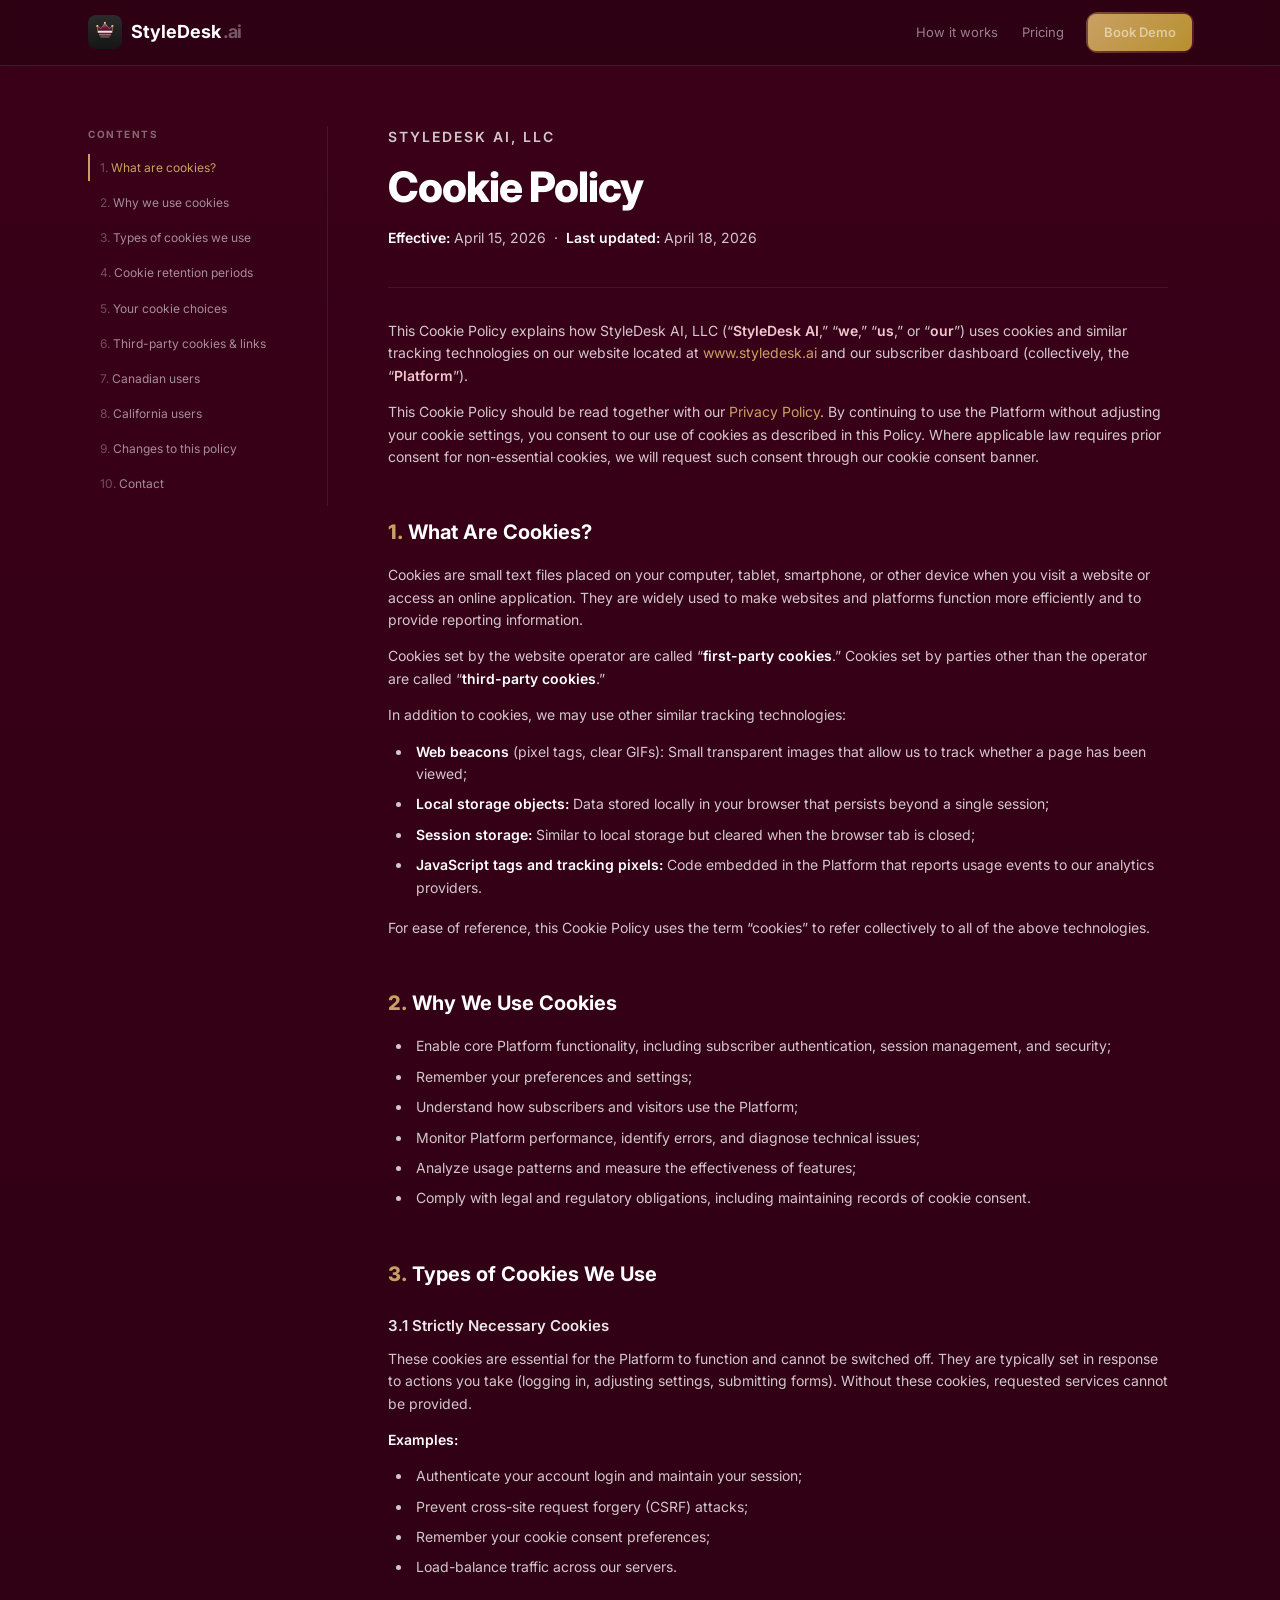
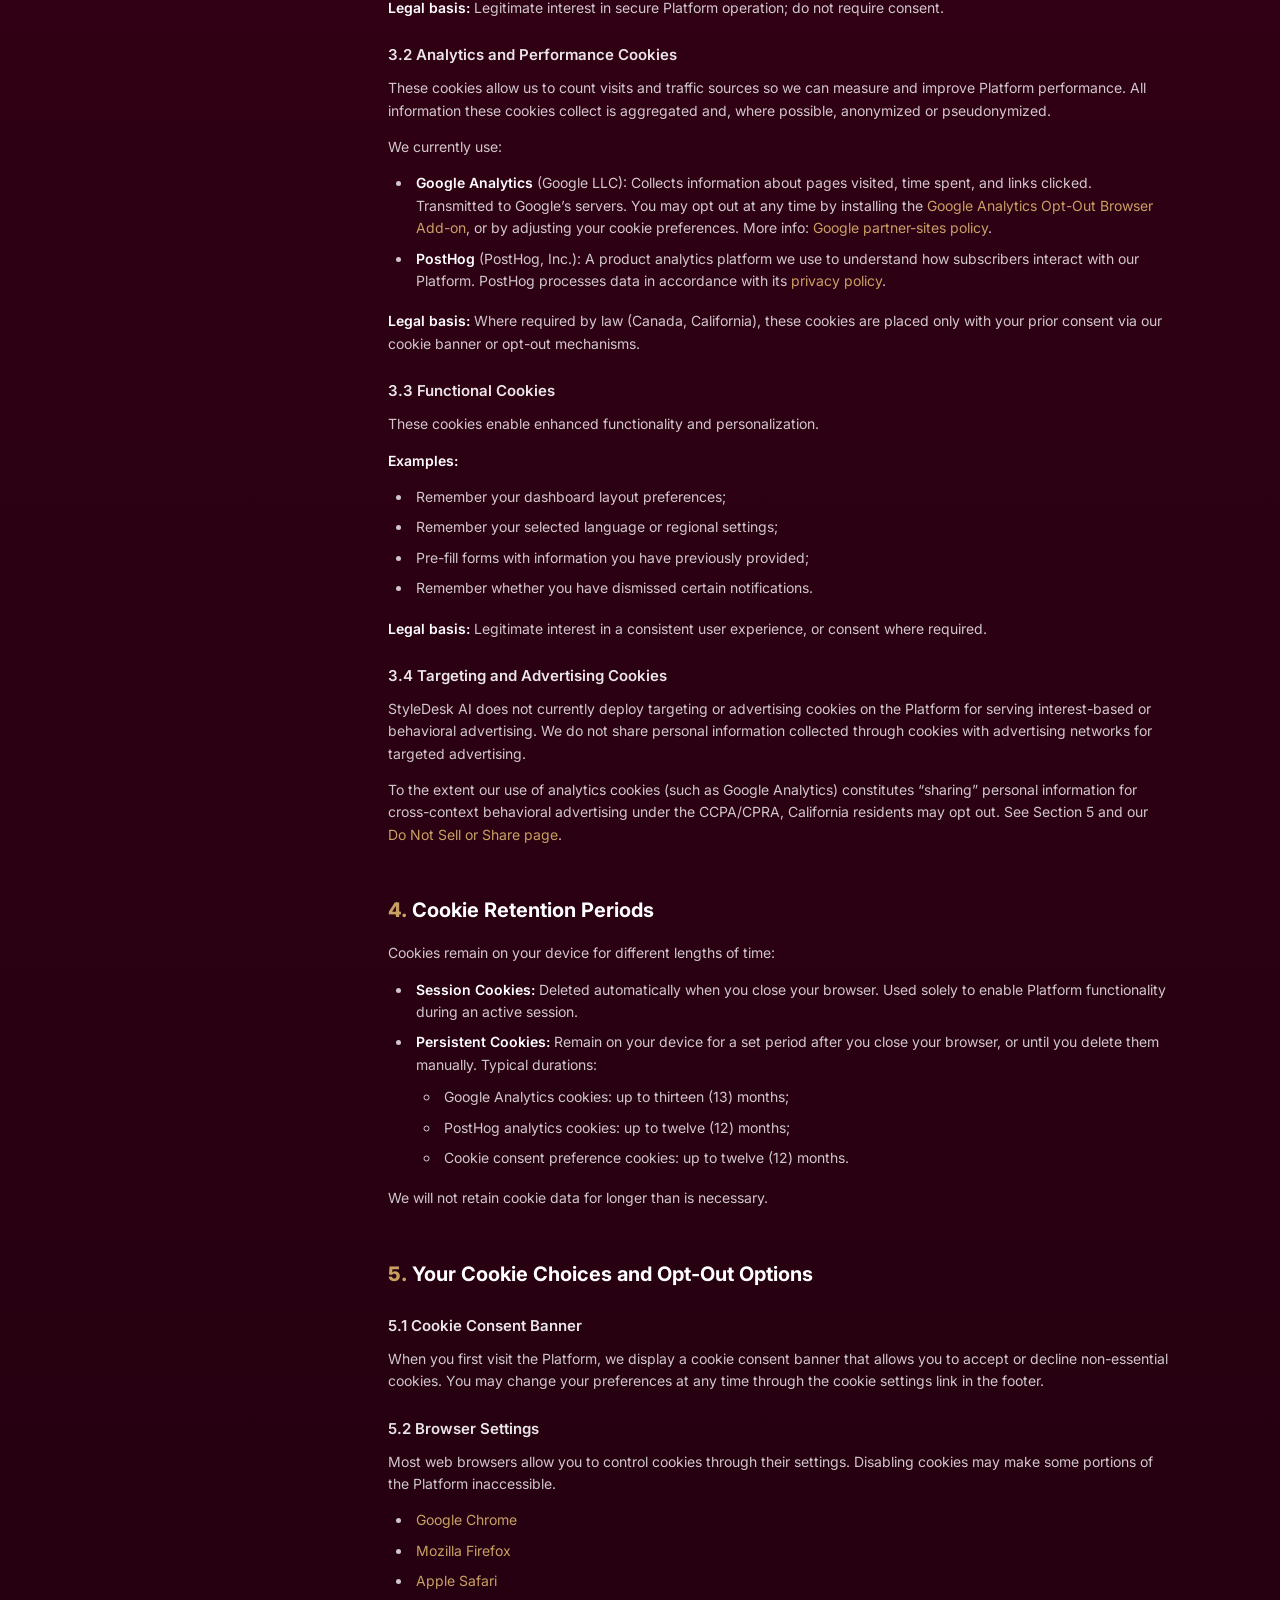
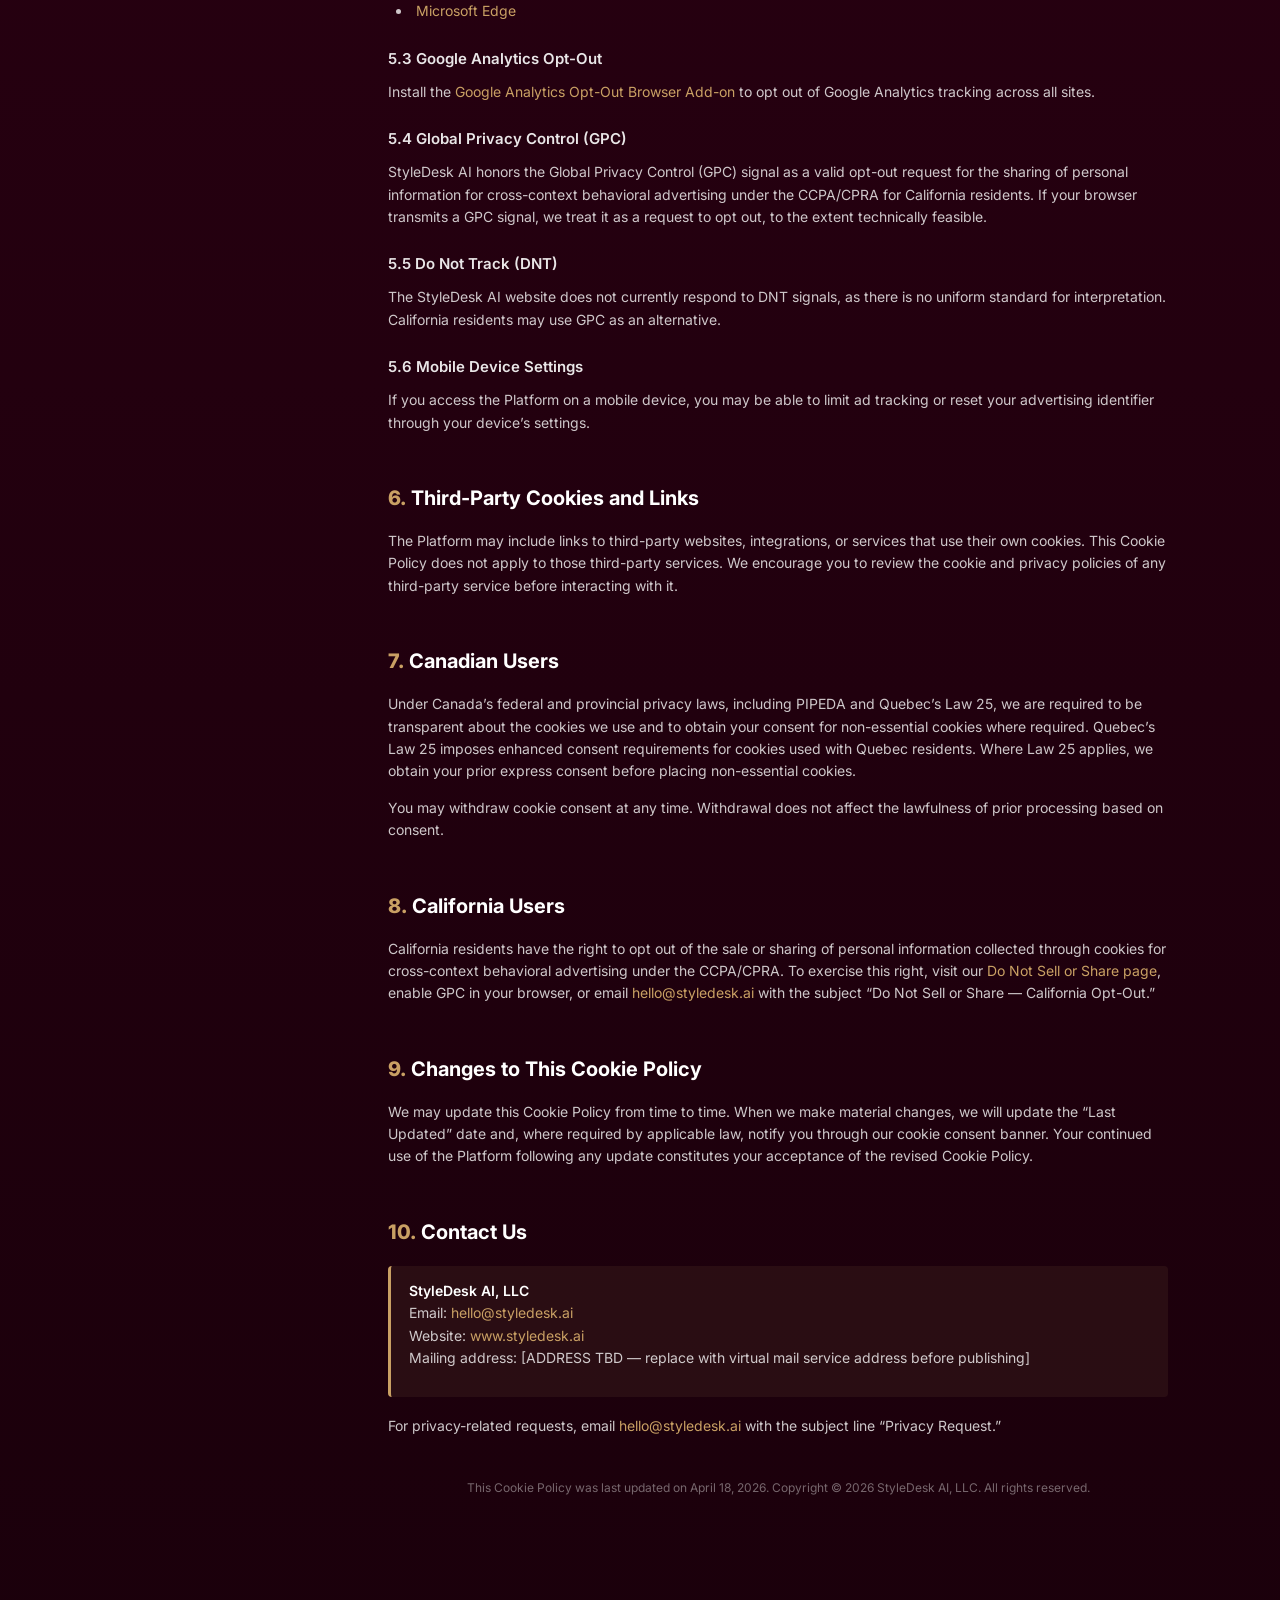
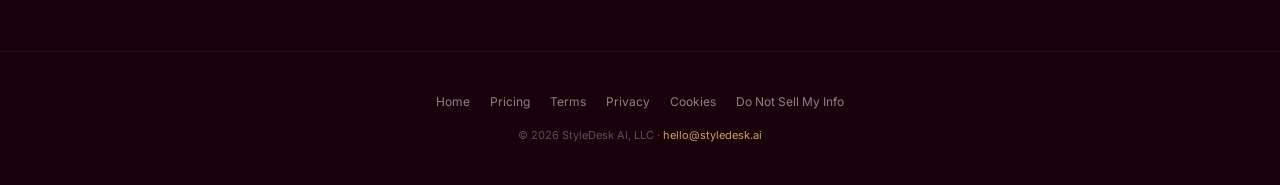
==== commit 37154800: "fix: legal pages — add brand logo to nav (was text-only) Co-Authored-By: Claude Opus 4.7 (1M context" ====
--- a/cookies.html
+++ b/cookies.html
@@ -3,6 +3,9 @@
 <head>
 <meta charset="UTF-8"/>
 <meta name="viewport" content="width=device-width, initial-scale=1.0"/>
+<link rel="icon" type="image/svg+xml" href="/styledesk-logo.svg"/>
+<link rel="icon" type="image/png" sizes="32x32" href="/styledesk-logo.png"/>
+<link rel="apple-touch-icon" href="/styledesk-logo.png"/>
 <title>Cookie Policy &mdash; StyleDesk.ai</title>
 <link rel="preconnect" href="https://fonts.googleapis.com"/>
 <link rel="preconnect" href="https://fonts.gstatic.com" crossorigin/>
@@ -13,7 +16,10 @@
 
 <header class="site-nav">
   <div class="header-inner">
-    <a href="/" class="logo">StyleDesk<span>.ai</span></a>
+    <a href="/" class="logo">
+      <img src="/styledesk-logo.svg" width="34" height="34" alt="" style="flex-shrink:0;margin-right:5px;display:block"/>
+      StyleDesk<span>.ai</span>
+    </a>
     <div class="header-nav">
       <a href="/#how">How it works</a>
       <a href="/#pricing">Pricing</a>
